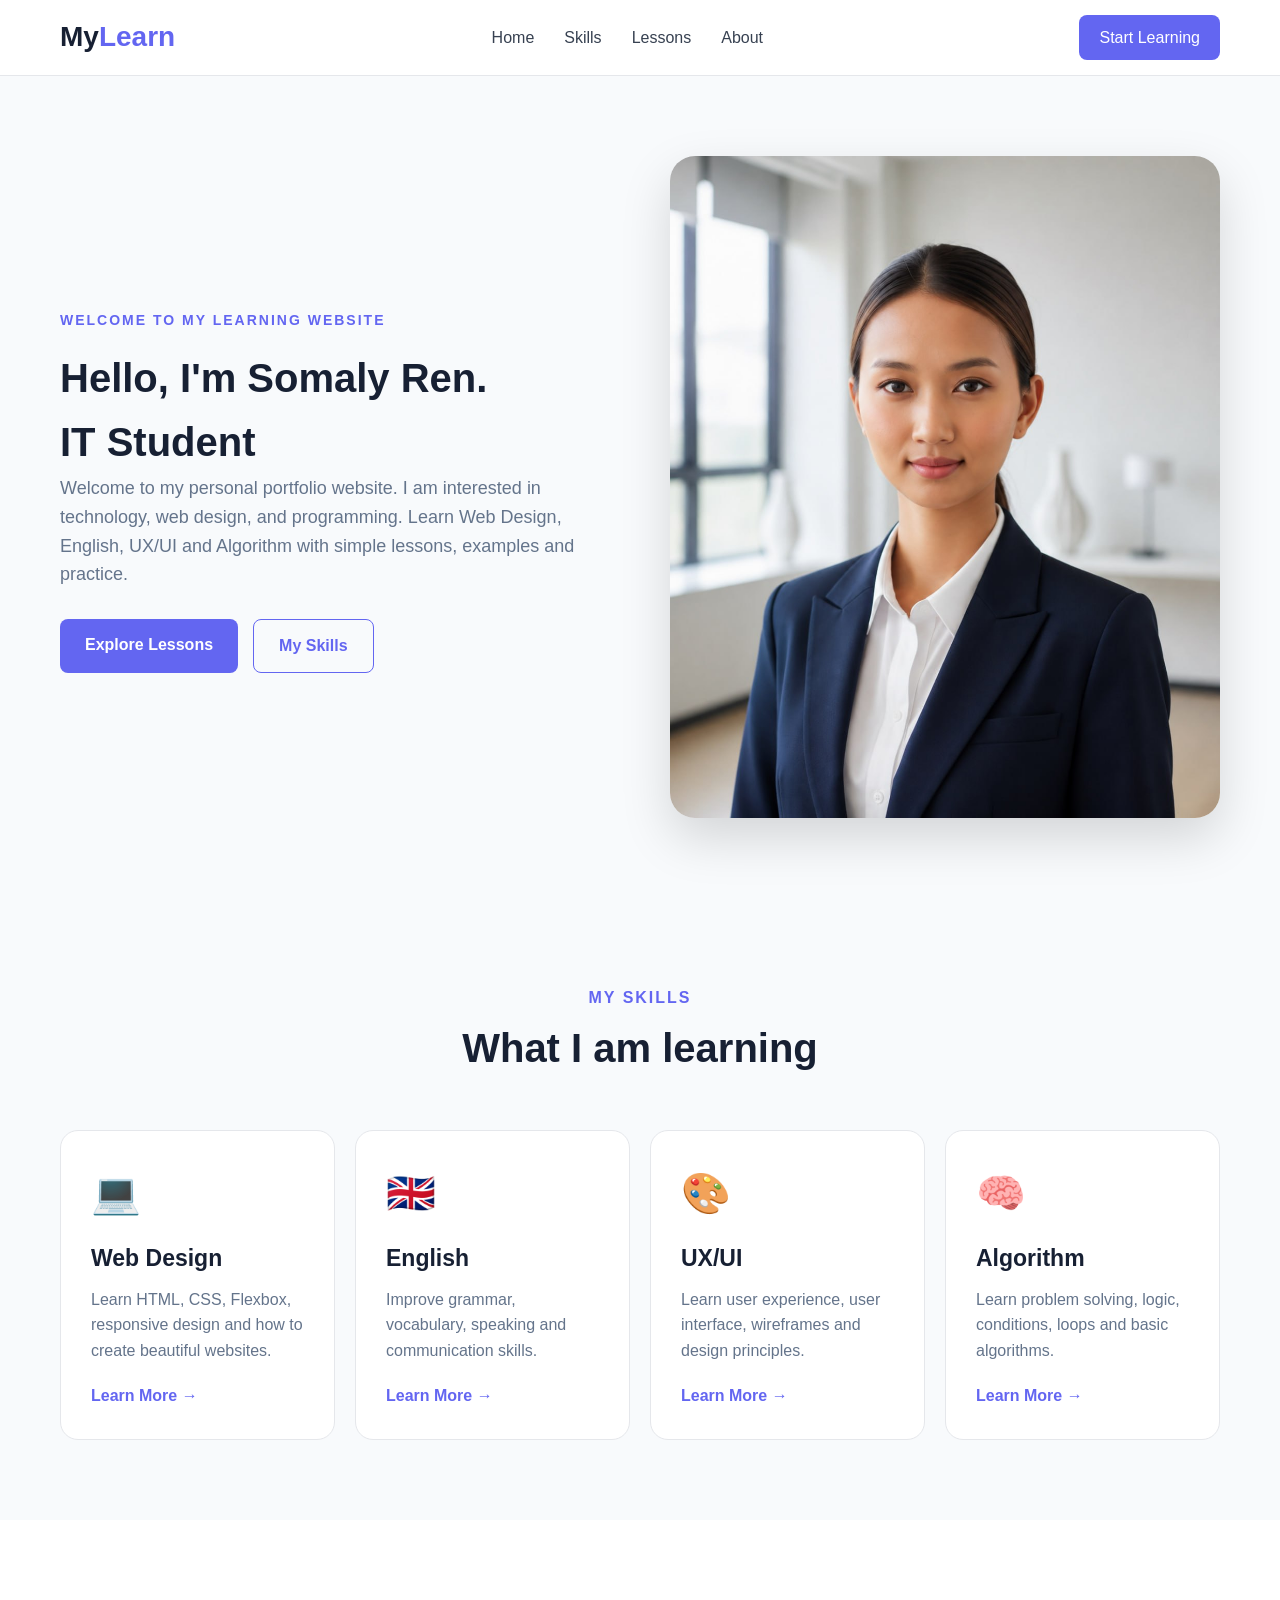
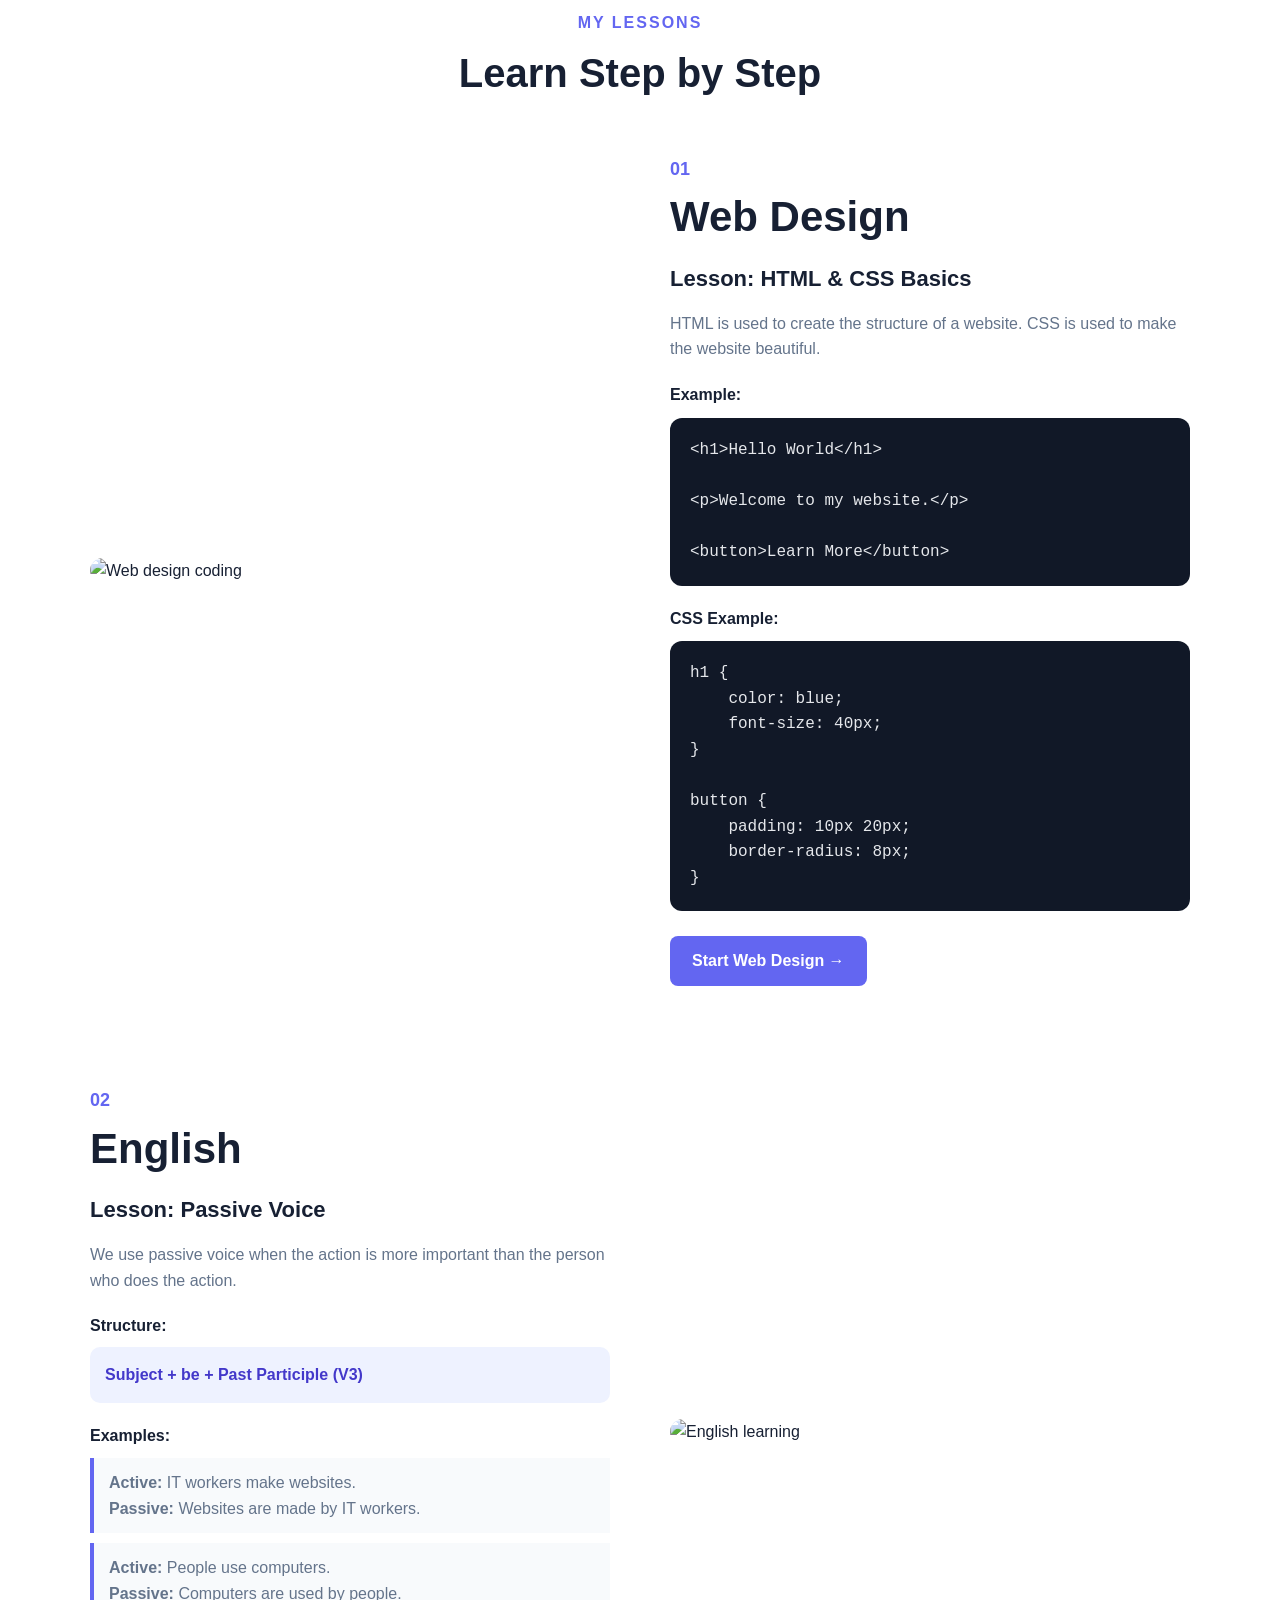
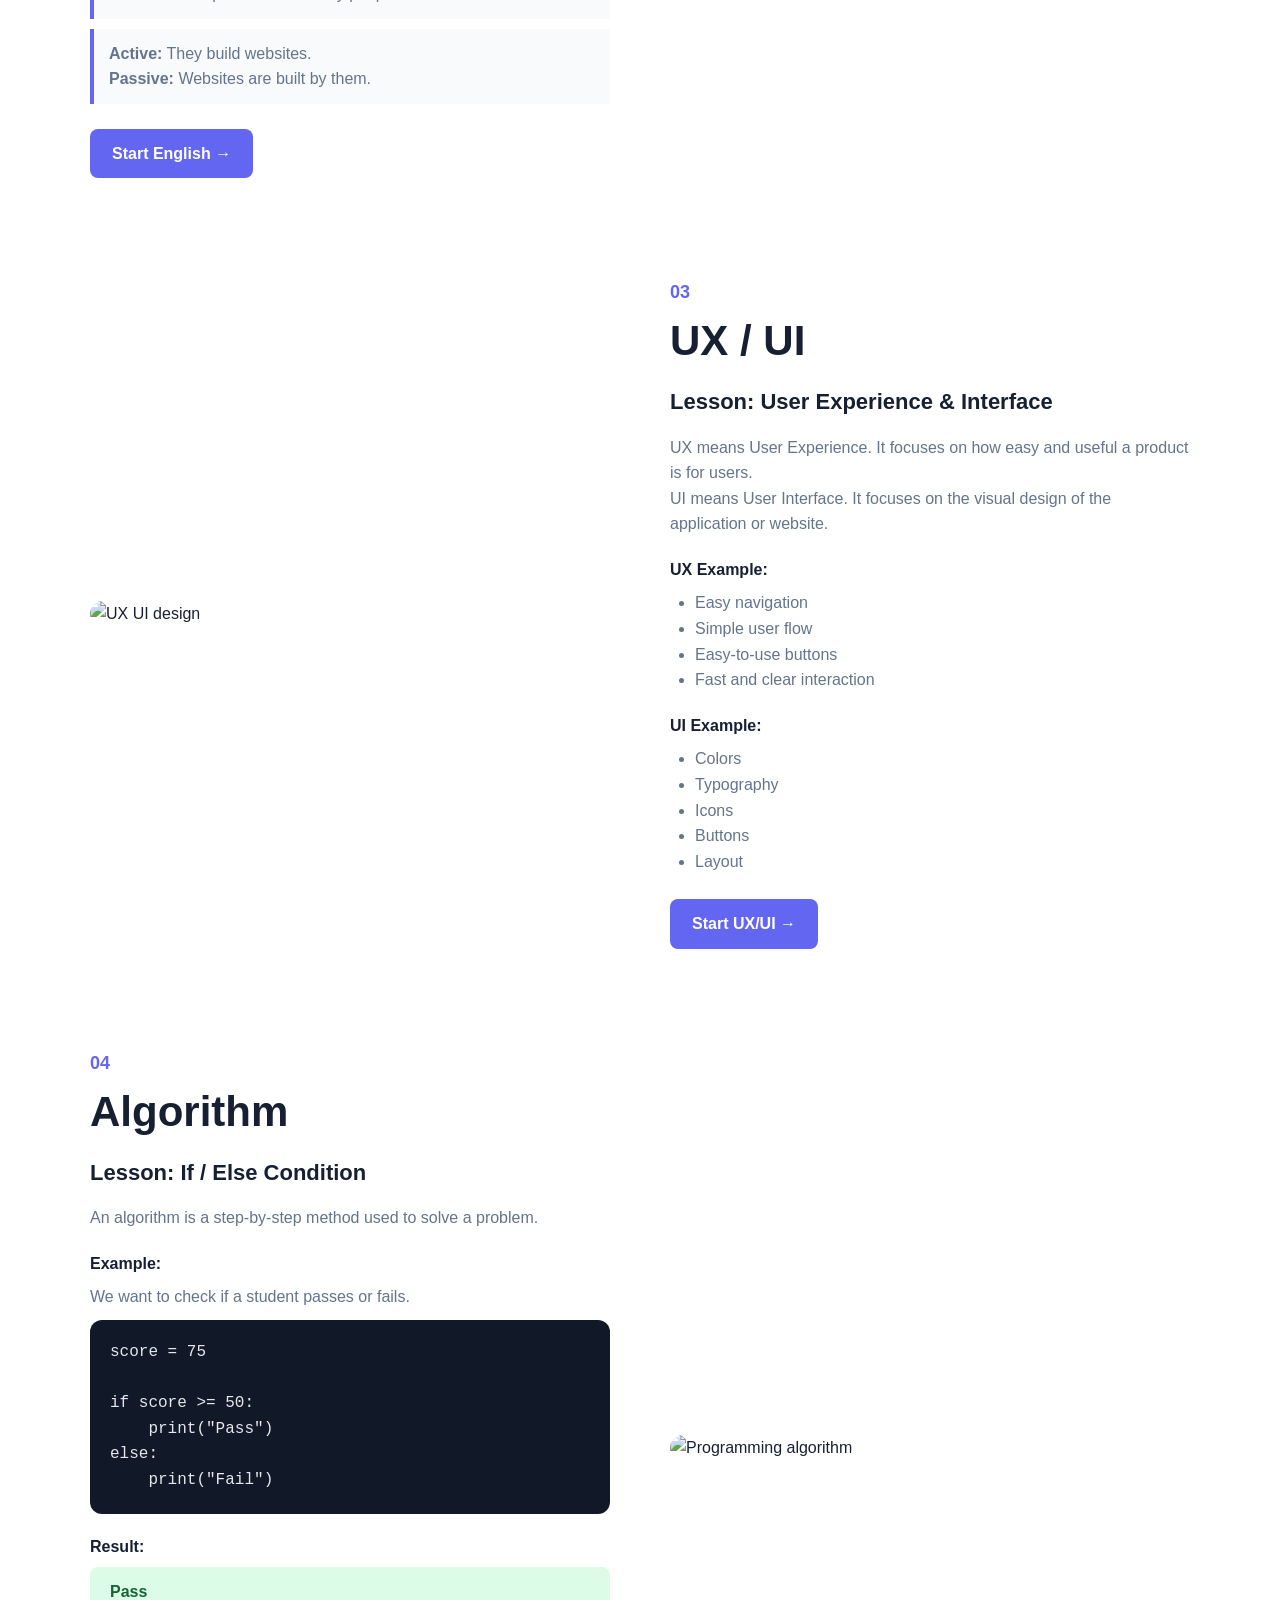
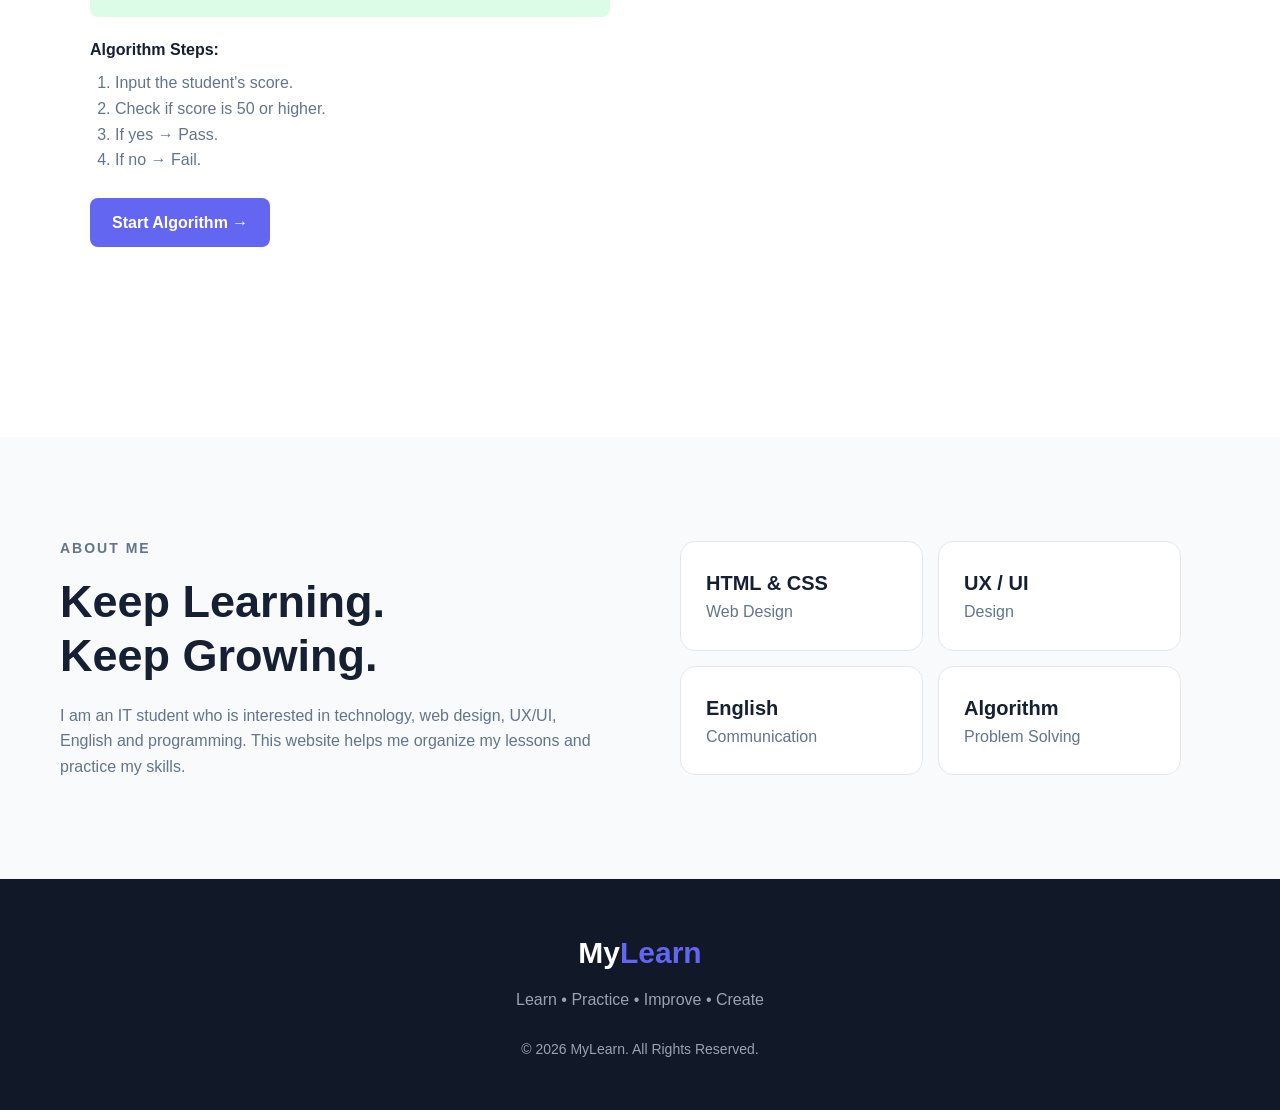
==== index.html @ cf42d0c9 "this is Project" ====
<!DOCTYPE html>
<html lang="en">
<head>
    <meta charset="UTF-8">
    <meta name="viewport" content="width=device-width, initial-scale=1.0">
    <title>My Learning Website</title>
    <link rel="stylesheet" href="./css/style.css">
</head>

<body>

    <!-- Navbar -->
    <header>
        <nav class="navbar">
            <div class="logo">My<span>Learn</span></div>

            <ul class="nav-links">
                <li><a href="#home">Home</a></li>
                <li><a href="#skills">Skills</a></li>
                <li><a href="#lessons">Lessons</a></li>
                <li><a href="#about">About</a></li>
            </ul>

            <a href="#lessons" class="nav-btn">Start Learning</a>
        </nav>
    </header>

    <!-- Hero -->
    <section id="home" class="hero">
        <div class="hero-text">
            <p class="small-title">WELCOME TO MY LEARNING WEBSITE</p>

            <h2>
                Hello, I'm Somaly Ren.<br>
                <span>IT Student</span>
            </h2>

            <p class="hero-description">
                Welcome to my personal portfolio website. I am interested in technology, web design, and programming.
                Learn Web Design, English, UX/UI and Algorithm
                with simple lessons, examples and practice.
            </p>

            <div class="hero-buttons">
                <a href="#lessons" class="btn primary">Explore Lessons</a>
                <a href="#skills" class="btn secondary">My Skills</a>
            </div>
        </div>

        <div class="hero-image">
            <img src="./img/image.png" alt="" width="100">
        </div>
    </section>


    <!-- Skills -->
    <section id="skills" class="section">
        <div class="section-title">
            <p>MY SKILLS</p>
            <h2>What I am learning</h2>
        </div>

        <div class="skills-container">

            <div class="skill-card web">
                <div class="icon">💻</div>
                <h3>Web Design</h3>
                <p>
                    Learn HTML, CSS, Flexbox, responsive design
                    and how to create beautiful websites.
                </p>
                <a href="#web-design">Learn More →</a>
            </div>

            <div class="skill-card english">
                <div class="icon">🇬🇧</div>
                <h3>English</h3>
                <p>
                    Improve grammar, vocabulary, speaking and
                    communication skills.
                </p>
                <a href="#english">Learn More →</a>
            </div>

            <div class="skill-card ux">
                <div class="icon">🎨</div>
                <h3>UX/UI</h3>
                <p>
                    Learn user experience, user interface,
                    wireframes and design principles.
                </p>
                <a href="#ux-ui">Learn More →</a>
            </div>

            <div class="skill-card algorithm">
                <div class="icon">🧠</div>
                <h3>Algorithm</h3>
                <p>
                    Learn problem solving, logic, conditions,
                    loops and basic algorithms.
                </p>
                <a href="#algorithm">Learn More →</a>
            </div>

        </div>
    </section>


    <!-- Lessons -->
    <section id="lessons" class="lessons-section">

        <div class="section-title">
            <p>MY LESSONS</p>
            <h2>Learn Step by Step</h2>
        </div>


        <!-- WEB DESIGN -->
        <div id="web-design" class="lesson">

            <div class="lesson-image">
                <img
                    src="https://images.unsplash.com/photo-1498050108023-c5249f4df085?auto=format&fit=crop&w=900&q=80"
                    alt="Web design coding">
            </div>

            <div class="lesson-content">
                <span class="lesson-number">01</span>
                <h2>Web Design</h2>

                <h3>Lesson: HTML & CSS Basics</h3>

                <p>
                    HTML is used to create the structure of a website.
                    CSS is used to make the website beautiful.
                </p>

                <h4>Example:</h4>

                <pre><code>&lt;h1&gt;Hello World&lt;/h1&gt;

&lt;p&gt;Welcome to my website.&lt;/p&gt;

&lt;button&gt;Learn More&lt;/button&gt;</code></pre>

                <h4>CSS Example:</h4>

                <pre><code>h1 {
    color: blue;
    font-size: 40px;
}

button {
    padding: 10px 20px;
    border-radius: 8px;
}</code></pre>

                <a href="#" class="learn-btn">Start Web Design →</a>
            </div>

        </div>


        <!-- ENGLISH -->
        <div id="english" class="lesson reverse">

            <div class="lesson-image">
                <img
                    src="https://images.unsplash.com/photo-1546410531-bb4caa6b424d?auto=format&fit=crop&w=900&q=80"
                    alt="English learning">
            </div>

            <div class="lesson-content">
                <span class="lesson-number">02</span>
                <h2>English</h2>

                <h3>Lesson: Passive Voice</h3>

                <p>
                    We use passive voice when the action is more
                    important than the person who does the action.
                </p>

                <h4>Structure:</h4>

                <div class="formula">
                    Subject + be + Past Participle (V3)
                </div>

                <h4>Examples:</h4>

                <div class="example-box">
                    <p><strong>Active:</strong> IT workers make websites.</p>
                    <p><strong>Passive:</strong> Websites are made by IT workers.</p>
                </div>

                <div class="example-box">
                    <p><strong>Active:</strong> People use computers.</p>
                    <p><strong>Passive:</strong> Computers are used by people.</p>
                </div>

                <div class="example-box">
                    <p><strong>Active:</strong> They build websites.</p>
                    <p><strong>Passive:</strong> Websites are built by them.</p>
                </div>

                <a href="#" class="learn-btn">Start English →</a>
            </div>

        </div>


        <!-- UX/UI -->
        <div id="ux-ui" class="lesson">

            <div class="lesson-image">
                <img
                    src="https://images.unsplash.com/photo-1559028012-481c04fa702d?auto=format&fit=crop&w=900&q=80"
                    alt="UX UI design">
            </div>

            <div class="lesson-content">
                <span class="lesson-number">03</span>
                <h2>UX / UI</h2>

                <h3>Lesson: User Experience & Interface</h3>

                <p>
                    UX means User Experience. It focuses on how easy
                    and useful a product is for users.
                </p>

                <p>
                    UI means User Interface. It focuses on the visual
                    design of the application or website.
                </p>

                <h4>UX Example:</h4>

                <ul class="lesson-list">
                    <li>Easy navigation</li>
                    <li>Simple user flow</li>
                    <li>Easy-to-use buttons</li>
                    <li>Fast and clear interaction</li>
                </ul>

                <h4>UI Example:</h4>

                <ul class="lesson-list">
                    <li>Colors</li>
                    <li>Typography</li>
                    <li>Icons</li>
                    <li>Buttons</li>
                    <li>Layout</li>
                </ul>

                <a href="#" class="learn-btn">Start UX/UI →</a>
            </div>

        </div>


        <!-- ALGORITHM -->
        <div id="algorithm" class="lesson reverse">

            <div class="lesson-image">
                <img
                    src="https://images.unsplash.com/photo-1515879218367-8466d910aaa4?auto=format&fit=crop&w=900&q=80"
                    alt="Programming algorithm">
            </div>

            <div class="lesson-content">
                <span class="lesson-number">04</span>
                <h2>Algorithm</h2>

                <h3>Lesson: If / Else Condition</h3>

                <p>
                    An algorithm is a step-by-step method used to
                    solve a problem.
                </p>

                <h4>Example:</h4>

                <p>
                    We want to check if a student passes or fails.
                </p>

                <pre><code>score = 75

if score >= 50:
    print("Pass")
else:
    print("Fail")</code></pre>

                <h4>Result:</h4>

                <div class="result">
                    Pass
                </div>

                <h4>Algorithm Steps:</h4>

                <ol class="lesson-list">
                    <li>Input the student's score.</li>
                    <li>Check if score is 50 or higher.</li>
                    <li>If yes → Pass.</li>
                    <li>If no → Fail.</li>
                </ol>

                <a href="#" class="learn-btn">Start Algorithm →</a>
            </div>

        </div>

    </section>


    <!-- About -->
    <section id="about" class="about">
        <div>
            <p class="small-title">ABOUT ME</p>

            <h2>
                Keep Learning.<br>
                Keep Growing.
            </h2>

            <p>
                I am an IT student who is interested in technology,
                web design, UX/UI, English and programming.
                This website helps me organize my lessons and
                practice my skills.
            </p>
        </div>

        <div class="about-skills">
            <div>
                <strong>HTML & CSS</strong>
                <span>Web Design</span>
            </div>

            <div>
                <strong>UX / UI</strong>
                <span>Design</span>
            </div>

            <div>
                <strong>English</strong>
                <span>Communication</span>
            </div>

            <div>
                <strong>Algorithm</strong>
                <span>Problem Solving</span>
            </div>
        </div>
    </section>


    <!-- Footer -->
    <footer>
        <h2>My<span>Learn</span></h2>
        <p>Learn • Practice • Improve • Create</p>
        <p class="copyright">
            © 2026 MyLearn. All Rights Reserved.
        </p>
    </footer>

</body>
</html>
---- css/style.css ----
* {
    margin: 0;
    padding: 0;
    box-sizing: border-box;
}

html {
    scroll-behavior: smooth;
}

body {
    font-family: Arial, Helvetica, sans-serif;
    background: #f8fafc;
    color: #172033;
    line-height: 1.6;
}

/* ================= NAVBAR ================= */

header {
    background: white;
    position: sticky;
    top: 0;
    z-index: 1000;
    border-bottom: 1px solid #e5e7eb;
}

.navbar {
    max-width: 1200px;
    margin: auto;
    height: 75px;

    display: flex;
    align-items: center;
    justify-content: space-between;

    padding: 0 20px;
}

.logo {
    font-size: 28px;
    font-weight: bold;
}

.logo span,
footer span {
    color: #6366f1;
}

.nav-links {
    display: flex;
    gap: 30px;
    list-style: none;
}

.nav-links a {
    text-decoration: none;
    color: #374151;
    font-weight: 500;
}

.nav-links a:hover {
    color: #6366f1;
}

.nav-btn {
    text-decoration: none;
    background: #6366f1;
    color: white;
    padding: 10px 20px;
    border-radius: 8px;
}

/* ================= HERO ================= */

.hero {
    max-width: 1200px;
    margin: auto;
    min-height: 600px;
    padding: 80px 20px;

    display: flex;
    align-items: center;
    justify-content: space-between;
    gap: 60px;
}

.hero-text {
    flex: 1;
}

.small-title {
    color: #6366f1;
    font-size: 14px;
    font-weight: bold;
    letter-spacing: 2px;
    margin-bottom: 15px;
}

.hero h1 {
    font-size: 64px;
    line-height: 1.1;
    margin-bottom: 25px;
}

.hero h1 span {
    color: #6366f1;
}

.hero-description {
    color: #64748b;
    font-size: 18px;
    max-width: 550px;
}

.hero-buttons {
    display: flex;
    gap: 15px;
    margin-top: 30px;
}

.btn {
    text-decoration: none;
    padding: 13px 25px;
    border-radius: 8px;
    font-weight: bold;
}

.primary {
    background: #6366f1;
    color: white;
}

.secondary {
    border: 1px solid #6366f1;
    color: #6366f1;
}

.hero-image {
    flex: 1;
}

.hero-image img {
    width: 100%;
    border-radius: 25px;
    box-shadow: 0 20px 50px rgba(0, 0, 0, 0.15);
}
h2{
    font-size:40px
}
/* ================= SECTIONS ================= */

.section {
    max-width: 1200px;
    margin: auto;
    padding: 80px 20px;
}

.section-title {
    text-align: center;
    margin-bottom: 50px;
}

.section-title p {
    color: #6366f1;
    font-weight: bold;
    letter-spacing: 2px;
}

.section-title h2 {
    font-size: 40px;
    margin-top: 5px;
}


/* ================= SKILLS ================= */

.skills-container {
    display: flex;
    gap: 20px;
    flex-wrap: wrap;
}

.skill-card {
    background: white;
    padding: 30px;
    border-radius: 18px;
    flex: 1 1 250px;

    border: 1px solid #e5e7eb;

    transition: 0.3s;
}

.skill-card:hover {
    transform: translateY(-8px);
    box-shadow: 0 15px 35px rgba(0, 0, 0, 0.1);
}

.icon {
    font-size: 40px;
    margin-bottom: 15px;
}

.skill-card h3 {
    font-size: 23px;
    margin-bottom: 10px;
}

.skill-card p {
    color: #64748b;
    margin-bottom: 20px;
}

.skill-card a {
    color: #6366f1;
    text-decoration: none;
    font-weight: bold;
}


/* ================= LESSONS ================= */

.lessons-section {
    background: white;
    padding: 90px 20px;
}

.lesson {
    max-width: 1100px;
    margin: 0 auto 100px;

    display: flex;
    align-items: center;
    gap: 60px;
}

.lesson.reverse {
    flex-direction: row-reverse;
}

.lesson-image {
    flex: 1;
}

.lesson-image img {
    width: 100%;
    height: 450px;
    object-fit: cover;
    border-radius: 20px;
}

.lesson-content {
    flex: 1;
}

.lesson-number {
    color: #6366f1;
    font-weight: bold;
    font-size: 18px;
}

.lesson-content h2 {
    font-size: 42px;
    margin-bottom: 10px;
}

.lesson-content h3 {
    font-size: 22px;
    margin-bottom: 15px;
}

.lesson-content h4 {
    margin-top: 20px;
    margin-bottom: 8px;
}

.lesson-content p {
    color: #64748b;
}

pre {
    background: #111827;
    color: #e5e7eb;
    padding: 20px;
    border-radius: 12px;
    overflow-x: auto;
    margin-top: 10px;
}

code {
    font-family: Consolas, monospace;
}

.formula {
    background: #eef2ff;
    color: #4338ca;
    padding: 15px;
    border-radius: 10px;
    font-weight: bold;
}

.example-box {
    background: #f8fafc;
    border-left: 4px solid #6366f1;
    padding: 12px 15px;
    margin-top: 10px;
}

.lesson-list {
    padding-left: 25px;
    color: #64748b;
}

.result {
    background: #dcfce7;
    color: #166534;
    padding: 12px 20px;
    border-radius: 8px;
    font-weight: bold;
}

.learn-btn {
    display: inline-block;
    margin-top: 25px;
    padding: 12px 22px;
    background: #6366f1;
    color: white;
    text-decoration: none;
    border-radius: 8px;
    font-weight: bold;
}


/* ================= ABOUT ================= */

.about {
    max-width: 1200px;
    margin: auto;
    padding: 100px 20px;

    display: flex;
    gap: 80px;
    align-items: center;
}

.about > div {
    flex: 1;
}

.about h2 {
    font-size: 45px;
    line-height: 1.2;
    margin-bottom: 20px;
}

.about p {
    color: #64748b;
}

.about-skills {
    display: flex;
    flex-wrap: wrap;
    gap: 15px;
}

.about-skills div {
    width: 45%;
    background: white;
    border: 1px solid #e5e7eb;
    padding: 25px;
    border-radius: 15px;
}

.about-skills strong {
    display: block;
    font-size: 20px;
}

.about-skills span {
    color: #64748b;
}


/* ================= FOOTER ================= */

footer {
    text-align: center;
    background: #111827;
    color: white;
    padding: 50px 20px;
}

footer h2 {
    font-size: 30px;
    margin-bottom: 10px;
}

footer p {
    color: #9ca3af;
}

.copyright {
    margin-top: 25px;
    font-size: 14px;
}


/* ================= RESPONSIVE ================= */

@media (max-width: 850px) {

    .nav-links {
        display: none;
    }

    .hero {
        flex-direction: column;
        text-align: center;
        padding-top: 50px;
    }

    .hero h1 {
        font-size: 45px;
    }

    .hero-buttons {
        justify-content: center;
    }

    .lesson,
    .lesson.reverse {
        flex-direction: column;
        gap: 35px;
    }

    .lesson-image,
    .lesson-content {
        width: 100%;
    }

    .lesson-image img {
        height: 300px;
    }

    .about {
        flex-direction: column;
    }

    .about-skills {
        width: 100%;
    }
}


@media (max-width: 500px) {

    .nav-btn {
        display: none;
    }

    .hero h1 {
        font-size: 38px;
    }

    .section-title h2 {
        font-size: 32px;
    }

    .lesson-content h2 {
        font-size: 34px;
    }

    .about h2 {
        font-size: 35px;
    }

    .about-skills div {
        width: 100%;
    }
}
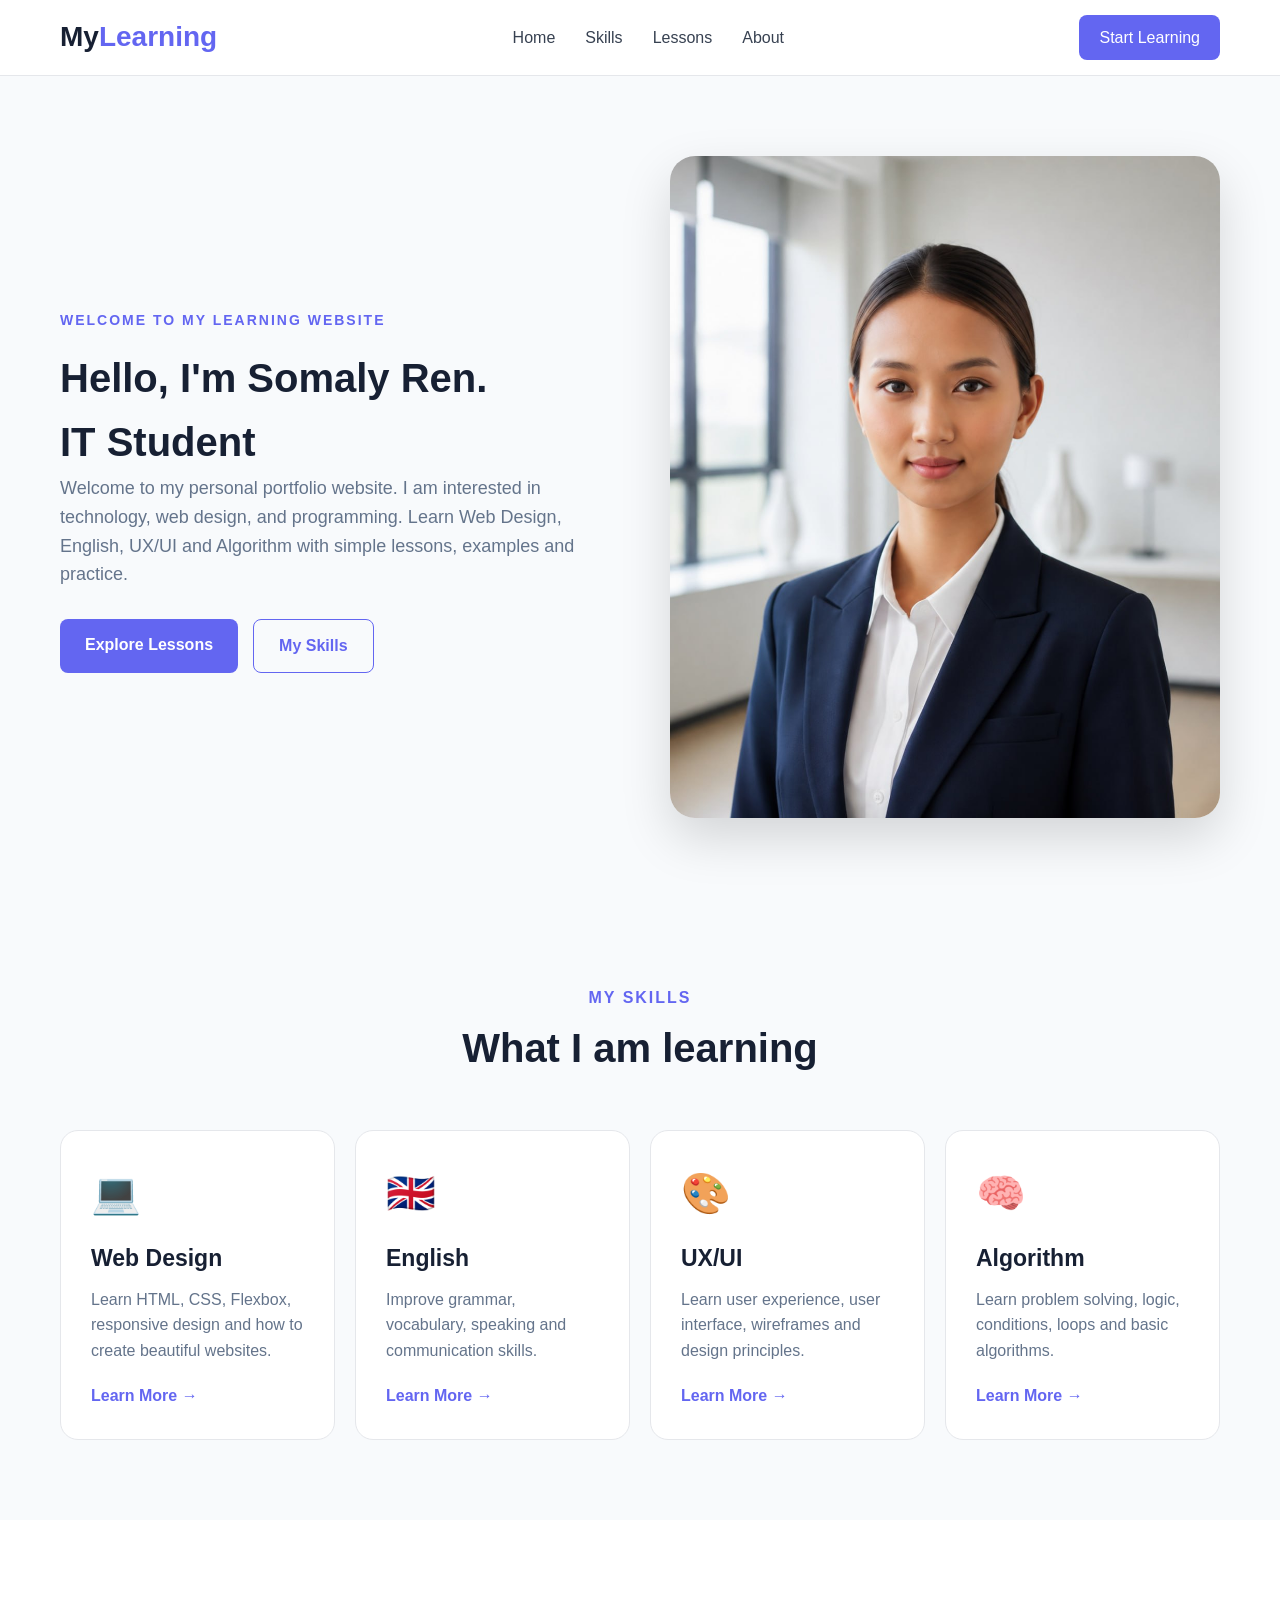
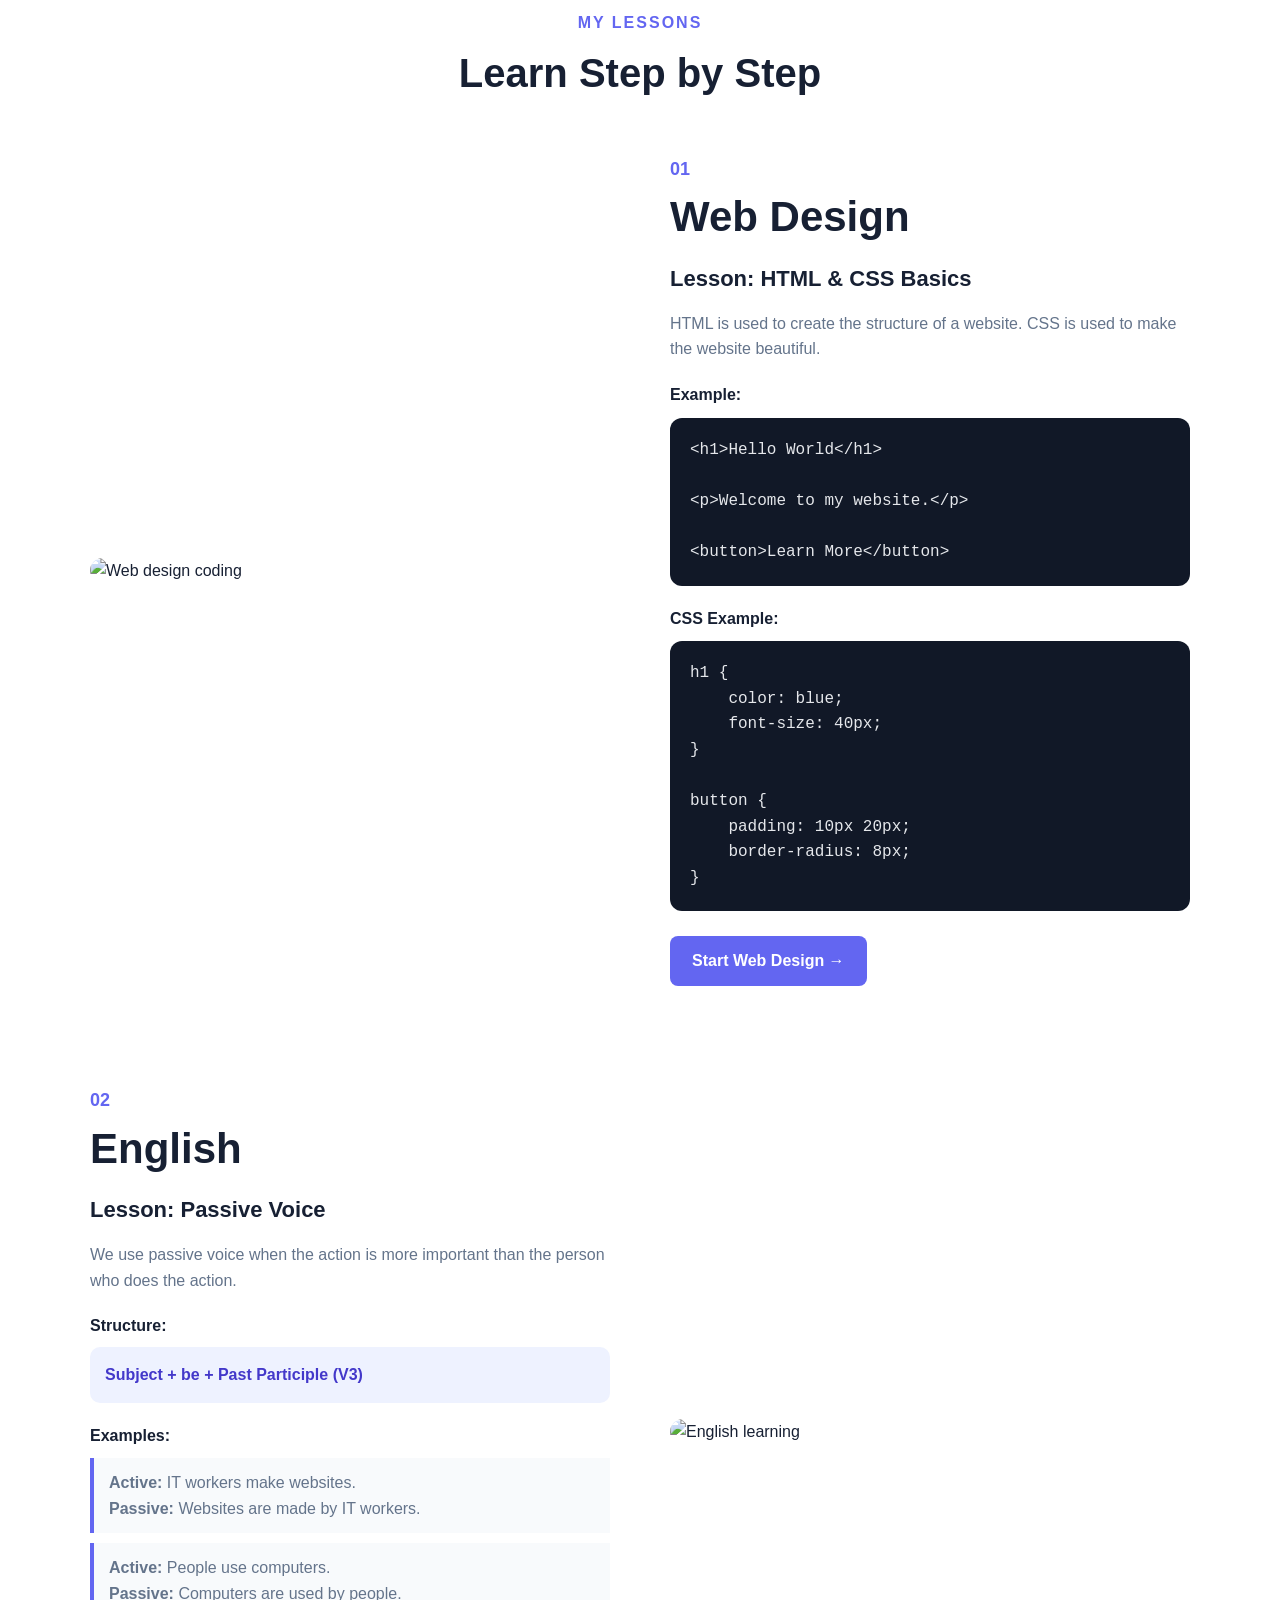
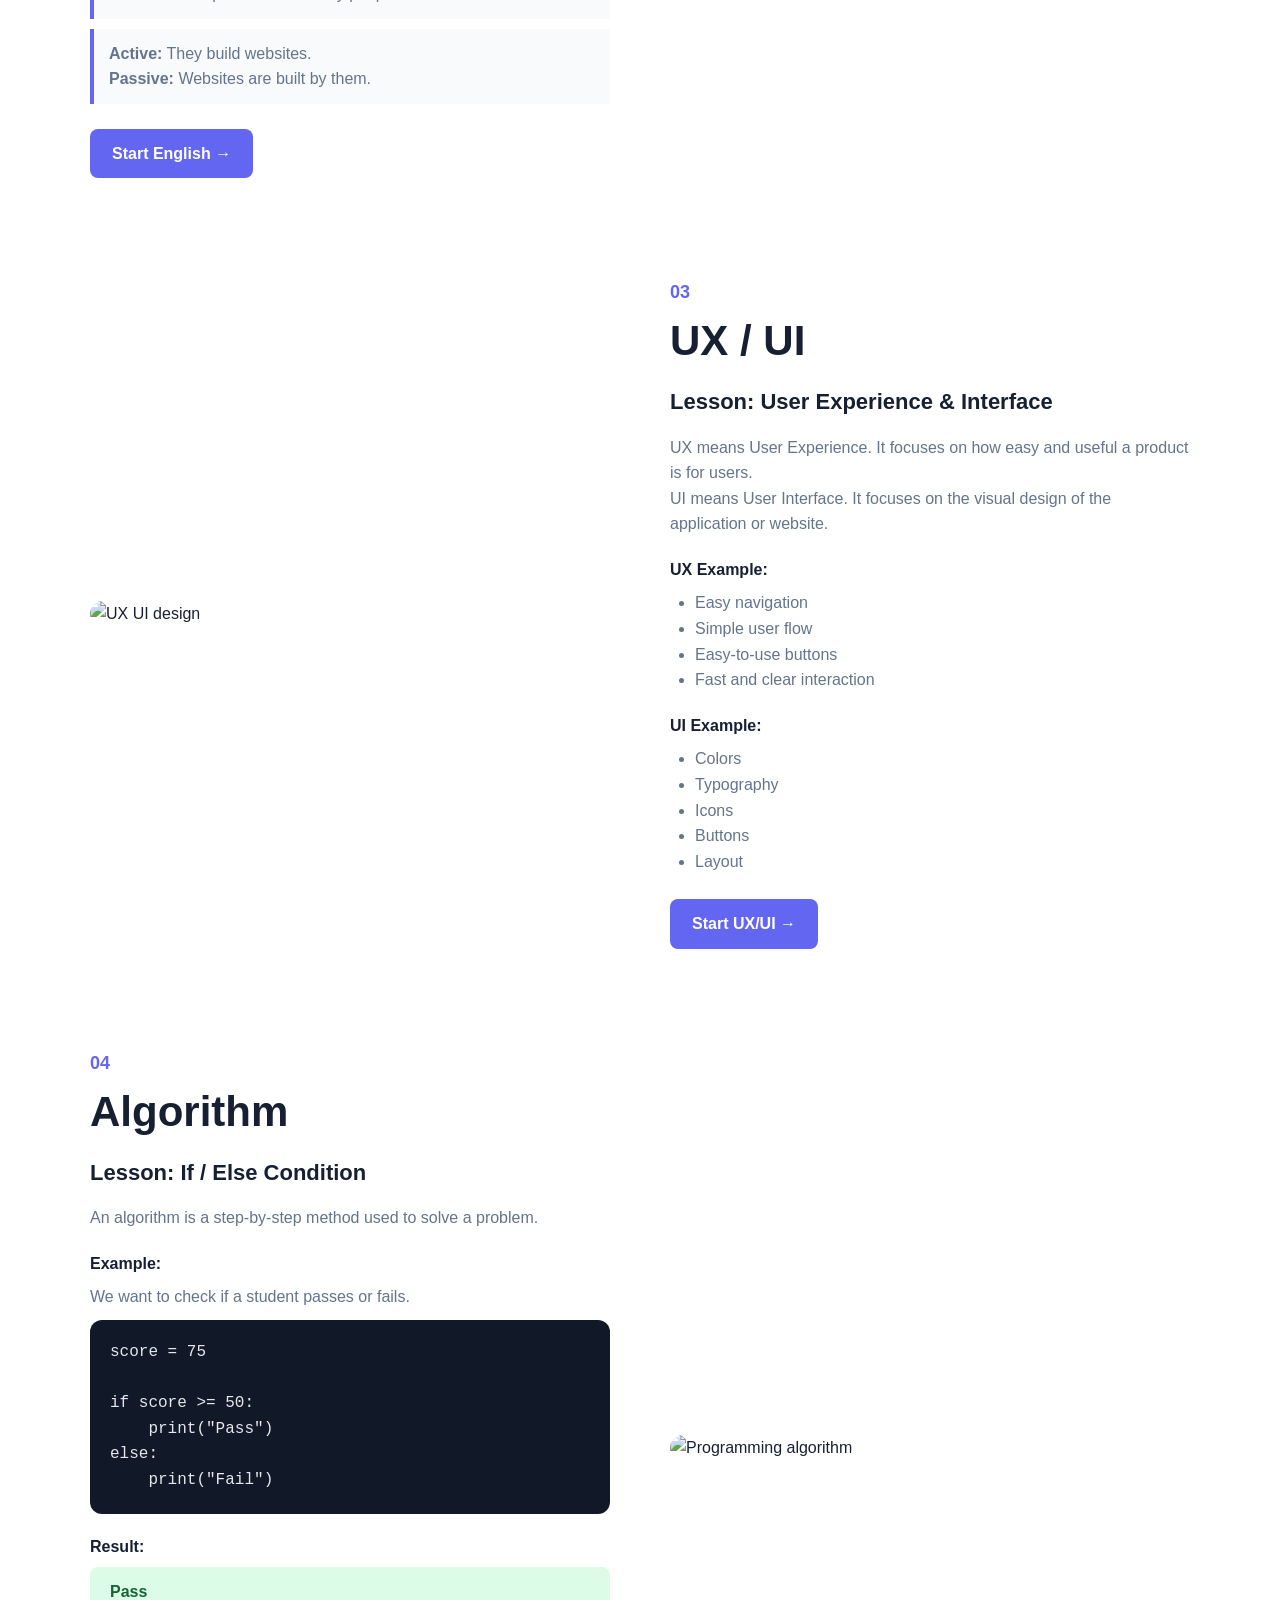
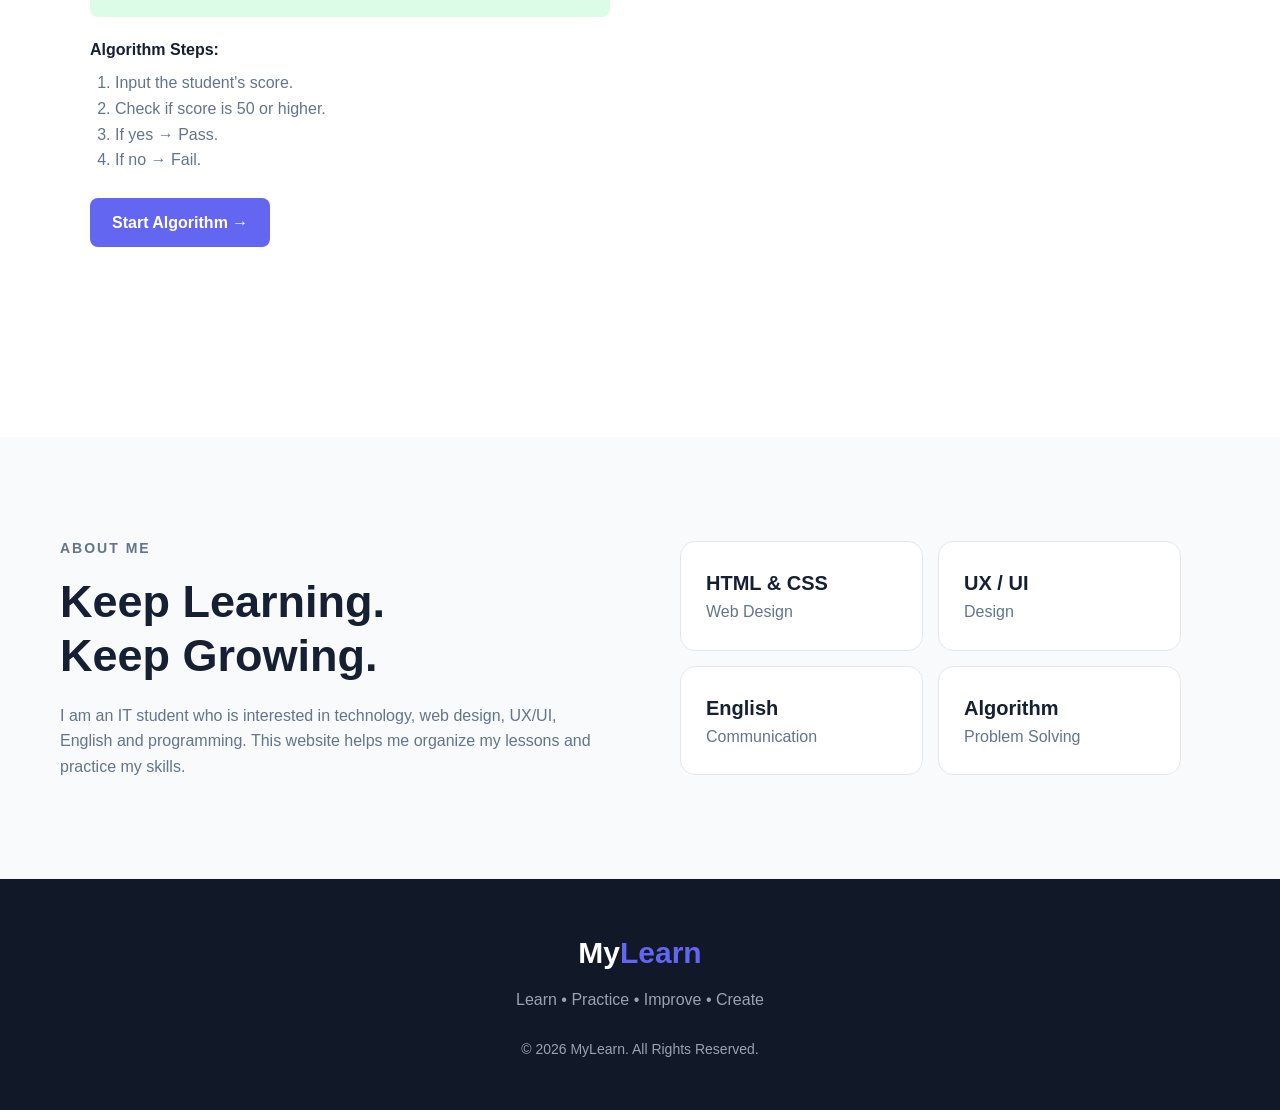
==== commit 12c1df57: "add more" ====
--- a/index.html
+++ b/index.html
@@ -4,7 +4,7 @@
     <meta charset="UTF-8">
     <meta name="viewport" content="width=device-width, initial-scale=1.0">
     <title>My Learning Website</title>
-    <link rel="stylesheet" href="./css/style.css">
+    <link rel="stylesheet" href="style.css">
 </head>
 
 <body>
@@ -12,7 +12,7 @@
     <!-- Navbar -->
     <header>
         <nav class="navbar">
-            <div class="logo">My<span>Learn</span></div>
+            <div class="logo">My<span>Learning</span></div>
 
             <ul class="nav-links">
                 <li><a href="#home">Home</a></li>
@@ -48,7 +48,7 @@
         </div>
 
         <div class="hero-image">
-            <img src="./img/image.png" alt="" width="100">
+            <img src="image.png" alt="" width="100">
         </div>
     </section>
 
--- a/style.css
+++ b/style.css
@@ -0,0 +1,481 @@
+* {
+    margin: 0;
+    padding: 0;
+    box-sizing: border-box;
+}
+
+html {
+    scroll-behavior: smooth;
+}
+
+body {
+    font-family: Arial, Helvetica, sans-serif;
+    background: #f8fafc;
+    color: #172033;
+    line-height: 1.6;
+}
+
+/* ================= NAVBAR ================= */
+
+header {
+    background: white;
+    position: sticky;
+    top: 0;
+    z-index: 1000;
+    border-bottom: 1px solid #e5e7eb;
+}
+
+.navbar {
+    max-width: 1200px;
+    margin: auto;
+    height: 75px;
+
+    display: flex;
+    align-items: center;
+    justify-content: space-between;
+
+    padding: 0 20px;
+}
+
+.logo {
+    font-size: 28px;
+    font-weight: bold;
+}
+
+.logo span,
+footer span {
+    color: #6366f1;
+}
+
+.nav-links {
+    display: flex;
+    gap: 30px;
+    list-style: none;
+}
+
+.nav-links a {
+    text-decoration: none;
+    color: #374151;
+    font-weight: 500;
+}
+
+.nav-links a:hover {
+    color: #6366f1;
+}
+
+.nav-btn {
+    text-decoration: none;
+    background: #6366f1;
+    color: white;
+    padding: 10px 20px;
+    border-radius: 8px;
+}
+
+/* ================= HERO ================= */
+
+.hero {
+    max-width: 1200px;
+    margin: auto;
+    min-height: 600px;
+    padding: 80px 20px;
+
+    display: flex;
+    align-items: center;
+    justify-content: space-between;
+    gap: 60px;
+}
+
+.hero-text {
+    flex: 1;
+}
+
+.small-title {
+    color: #6366f1;
+    font-size: 14px;
+    font-weight: bold;
+    letter-spacing: 2px;
+    margin-bottom: 15px;
+}
+
+.hero h1 {
+    font-size: 64px;
+    line-height: 1.1;
+    margin-bottom: 25px;
+}
+
+.hero h1 span {
+    color: #6366f1;
+}
+
+.hero-description {
+    color: #64748b;
+    font-size: 18px;
+    max-width: 550px;
+}
+
+.hero-buttons {
+    display: flex;
+    gap: 15px;
+    margin-top: 30px;
+}
+
+.btn {
+    text-decoration: none;
+    padding: 13px 25px;
+    border-radius: 8px;
+    font-weight: bold;
+}
+
+.primary {
+    background: #6366f1;
+    color: white;
+}
+
+.secondary {
+    border: 1px solid #6366f1;
+    color: #6366f1;
+}
+
+.hero-image {
+    flex: 1;
+}
+
+.hero-image img {
+    width: 100%;
+    border-radius: 25px;
+    box-shadow: 0 20px 50px rgba(0, 0, 0, 0.15);
+}
+h2{
+    font-size:40px
+}
+/* ================= SECTIONS ================= */
+
+.section {
+    max-width: 1200px;
+    margin: auto;
+    padding: 80px 20px;
+}
+
+.section-title {
+    text-align: center;
+    margin-bottom: 50px;
+}
+
+.section-title p {
+    color: #6366f1;
+    font-weight: bold;
+    letter-spacing: 2px;
+}
+
+.section-title h2 {
+    font-size: 40px;
+    margin-top: 5px;
+}
+
+
+/* ================= SKILLS ================= */
+
+.skills-container {
+    display: flex;
+    gap: 20px;
+    flex-wrap: wrap;
+}
+
+.skill-card {
+    background: white;
+    padding: 30px;
+    border-radius: 18px;
+    flex: 1 1 250px;
+
+    border: 1px solid #e5e7eb;
+
+    transition: 0.3s;
+}
+
+.skill-card:hover {
+    transform: translateY(-8px);
+    box-shadow: 0 15px 35px rgba(0, 0, 0, 0.1);
+}
+
+.icon {
+    font-size: 40px;
+    margin-bottom: 15px;
+}
+
+.skill-card h3 {
+    font-size: 23px;
+    margin-bottom: 10px;
+}
+
+.skill-card p {
+    color: #64748b;
+    margin-bottom: 20px;
+}
+
+.skill-card a {
+    color: #6366f1;
+    text-decoration: none;
+    font-weight: bold;
+}
+
+
+/* ================= LESSONS ================= */
+
+.lessons-section {
+    background: white;
+    padding: 90px 20px;
+}
+
+.lesson {
+    max-width: 1100px;
+    margin: 0 auto 100px;
+
+    display: flex;
+    align-items: center;
+    gap: 60px;
+}
+
+.lesson.reverse {
+    flex-direction: row-reverse;
+}
+
+.lesson-image {
+    flex: 1;
+}
+
+.lesson-image img {
+    width: 100%;
+    height: 450px;
+    object-fit: cover;
+    border-radius: 20px;
+}
+
+.lesson-content {
+    flex: 1;
+}
+
+.lesson-number {
+    color: #6366f1;
+    font-weight: bold;
+    font-size: 18px;
+}
+
+.lesson-content h2 {
+    font-size: 42px;
+    margin-bottom: 10px;
+}
+
+.lesson-content h3 {
+    font-size: 22px;
+    margin-bottom: 15px;
+}
+
+.lesson-content h4 {
+    margin-top: 20px;
+    margin-bottom: 8px;
+}
+
+.lesson-content p {
+    color: #64748b;
+}
+
+pre {
+    background: #111827;
+    color: #e5e7eb;
+    padding: 20px;
+    border-radius: 12px;
+    overflow-x: auto;
+    margin-top: 10px;
+}
+
+code {
+    font-family: Consolas, monospace;
+}
+
+.formula {
+    background: #eef2ff;
+    color: #4338ca;
+    padding: 15px;
+    border-radius: 10px;
+    font-weight: bold;
+}
+
+.example-box {
+    background: #f8fafc;
+    border-left: 4px solid #6366f1;
+    padding: 12px 15px;
+    margin-top: 10px;
+}
+
+.lesson-list {
+    padding-left: 25px;
+    color: #64748b;
+}
+
+.result {
+    background: #dcfce7;
+    color: #166534;
+    padding: 12px 20px;
+    border-radius: 8px;
+    font-weight: bold;
+}
+
+.learn-btn {
+    display: inline-block;
+    margin-top: 25px;
+    padding: 12px 22px;
+    background: #6366f1;
+    color: white;
+    text-decoration: none;
+    border-radius: 8px;
+    font-weight: bold;
+}
+
+
+/* ================= ABOUT ================= */
+
+.about {
+    max-width: 1200px;
+    margin: auto;
+    padding: 100px 20px;
+
+    display: flex;
+    gap: 80px;
+    align-items: center;
+}
+
+.about > div {
+    flex: 1;
+}
+
+.about h2 {
+    font-size: 45px;
+    line-height: 1.2;
+    margin-bottom: 20px;
+}
+
+.about p {
+    color: #64748b;
+}
+
+.about-skills {
+    display: flex;
+    flex-wrap: wrap;
+    gap: 15px;
+}
+
+.about-skills div {
+    width: 45%;
+    background: white;
+    border: 1px solid #e5e7eb;
+    padding: 25px;
+    border-radius: 15px;
+}
+
+.about-skills strong {
+    display: block;
+    font-size: 20px;
+}
+
+.about-skills span {
+    color: #64748b;
+}
+
+
+/* ================= FOOTER ================= */
+
+footer {
+    text-align: center;
+    background: #111827;
+    color: white;
+    padding: 50px 20px;
+}
+
+footer h2 {
+    font-size: 30px;
+    margin-bottom: 10px;
+}
+
+footer p {
+    color: #9ca3af;
+}
+
+.copyright {
+    margin-top: 25px;
+    font-size: 14px;
+}
+
+
+/* ================= RESPONSIVE ================= */
+
+@media (max-width: 850px) {
+
+    .nav-links {
+        display: none;
+    }
+
+    .hero {
+        flex-direction: column;
+        text-align: center;
+        padding-top: 50px;
+    }
+
+    .hero h1 {
+        font-size: 45px;
+    }
+
+    .hero-buttons {
+        justify-content: center;
+    }
+
+    .lesson,
+    .lesson.reverse {
+        flex-direction: column;
+        gap: 35px;
+    }
+
+    .lesson-image,
+    .lesson-content {
+        width: 100%;
+    }
+
+    .lesson-image img {
+        height: 300px;
+    }
+
+    .about {
+        flex-direction: column;
+    }
+
+    .about-skills {
+        width: 100%;
+    }
+}
+
+
+@media (max-width: 500px) {
+
+    .nav-btn {
+        display: none;
+    }
+
+    .hero h1 {
+        font-size: 38px;
+    }
+
+    .section-title h2 {
+        font-size: 32px;
+    }
+
+    .lesson-content h2 {
+        font-size: 34px;
+    }
+
+    .about h2 {
+        font-size: 35px;
+    }
+
+    .about-skills div {
+        width: 100%;
+    }
+}
